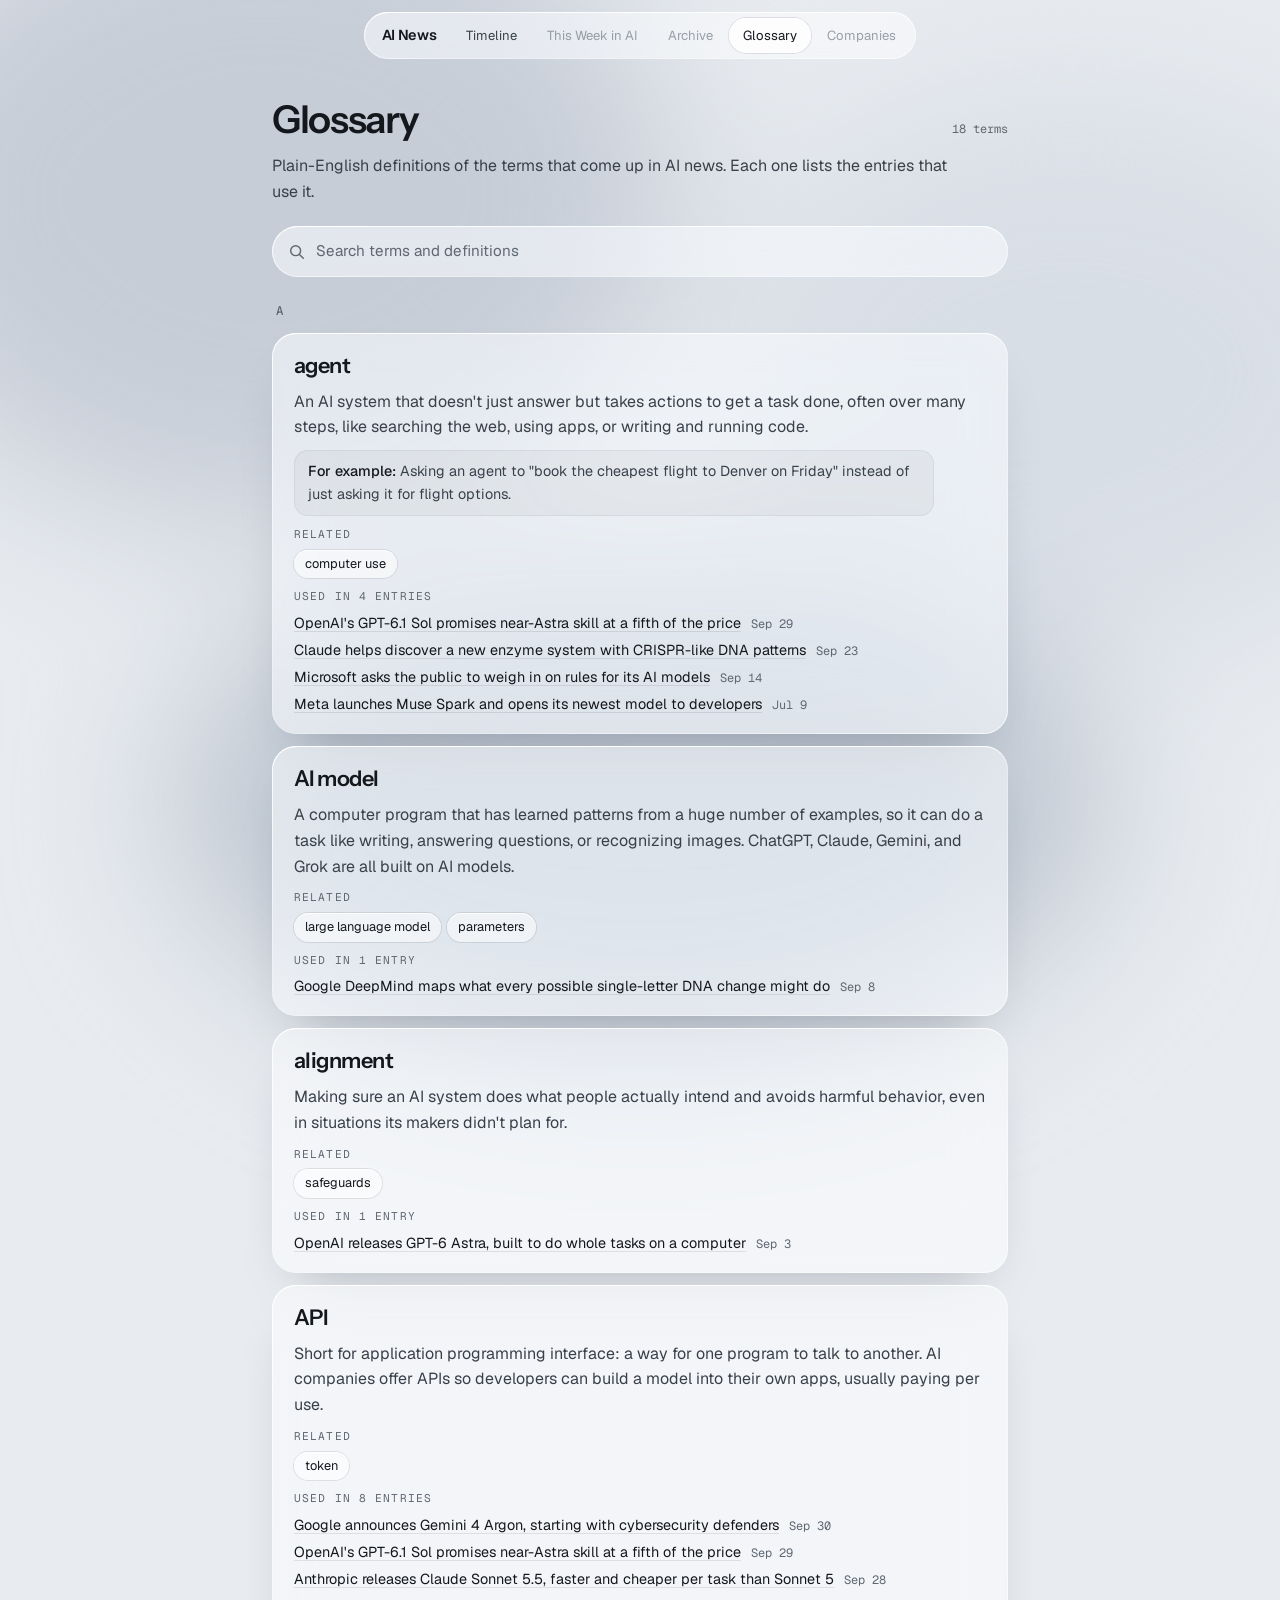
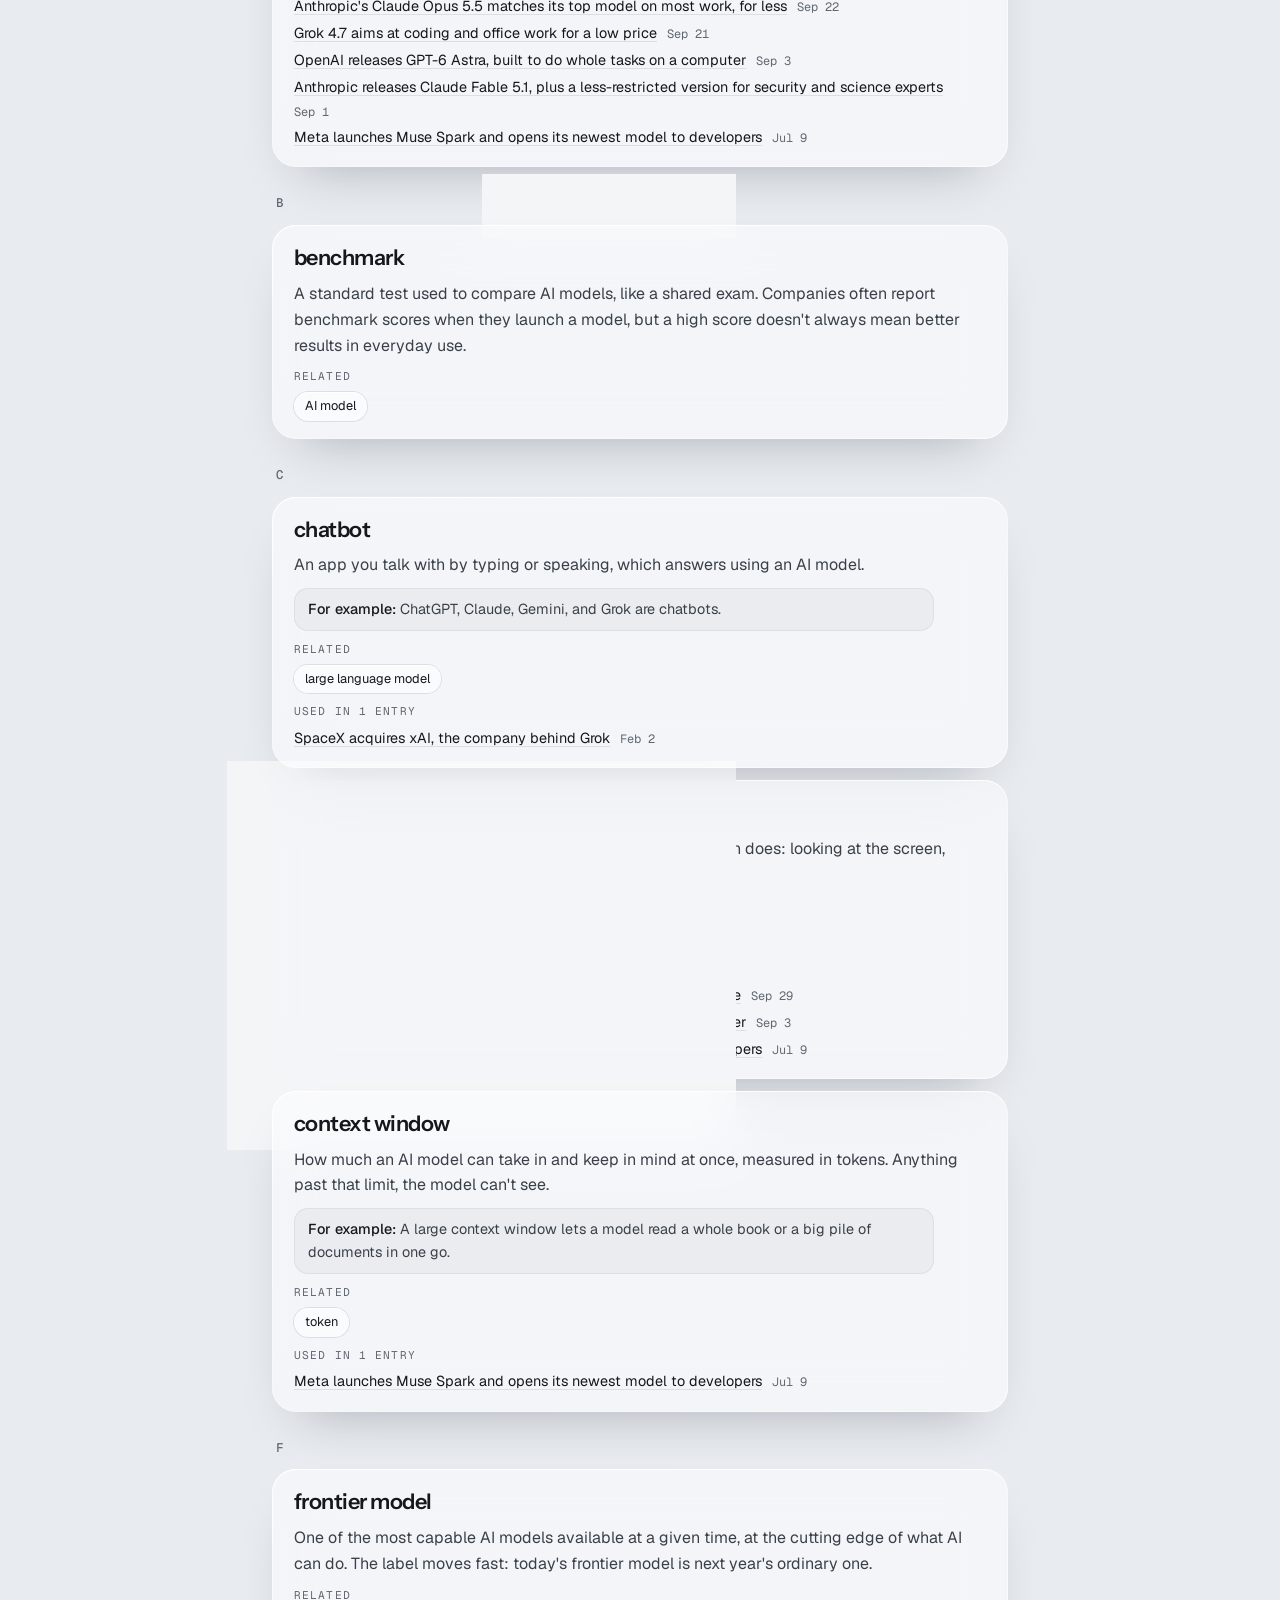
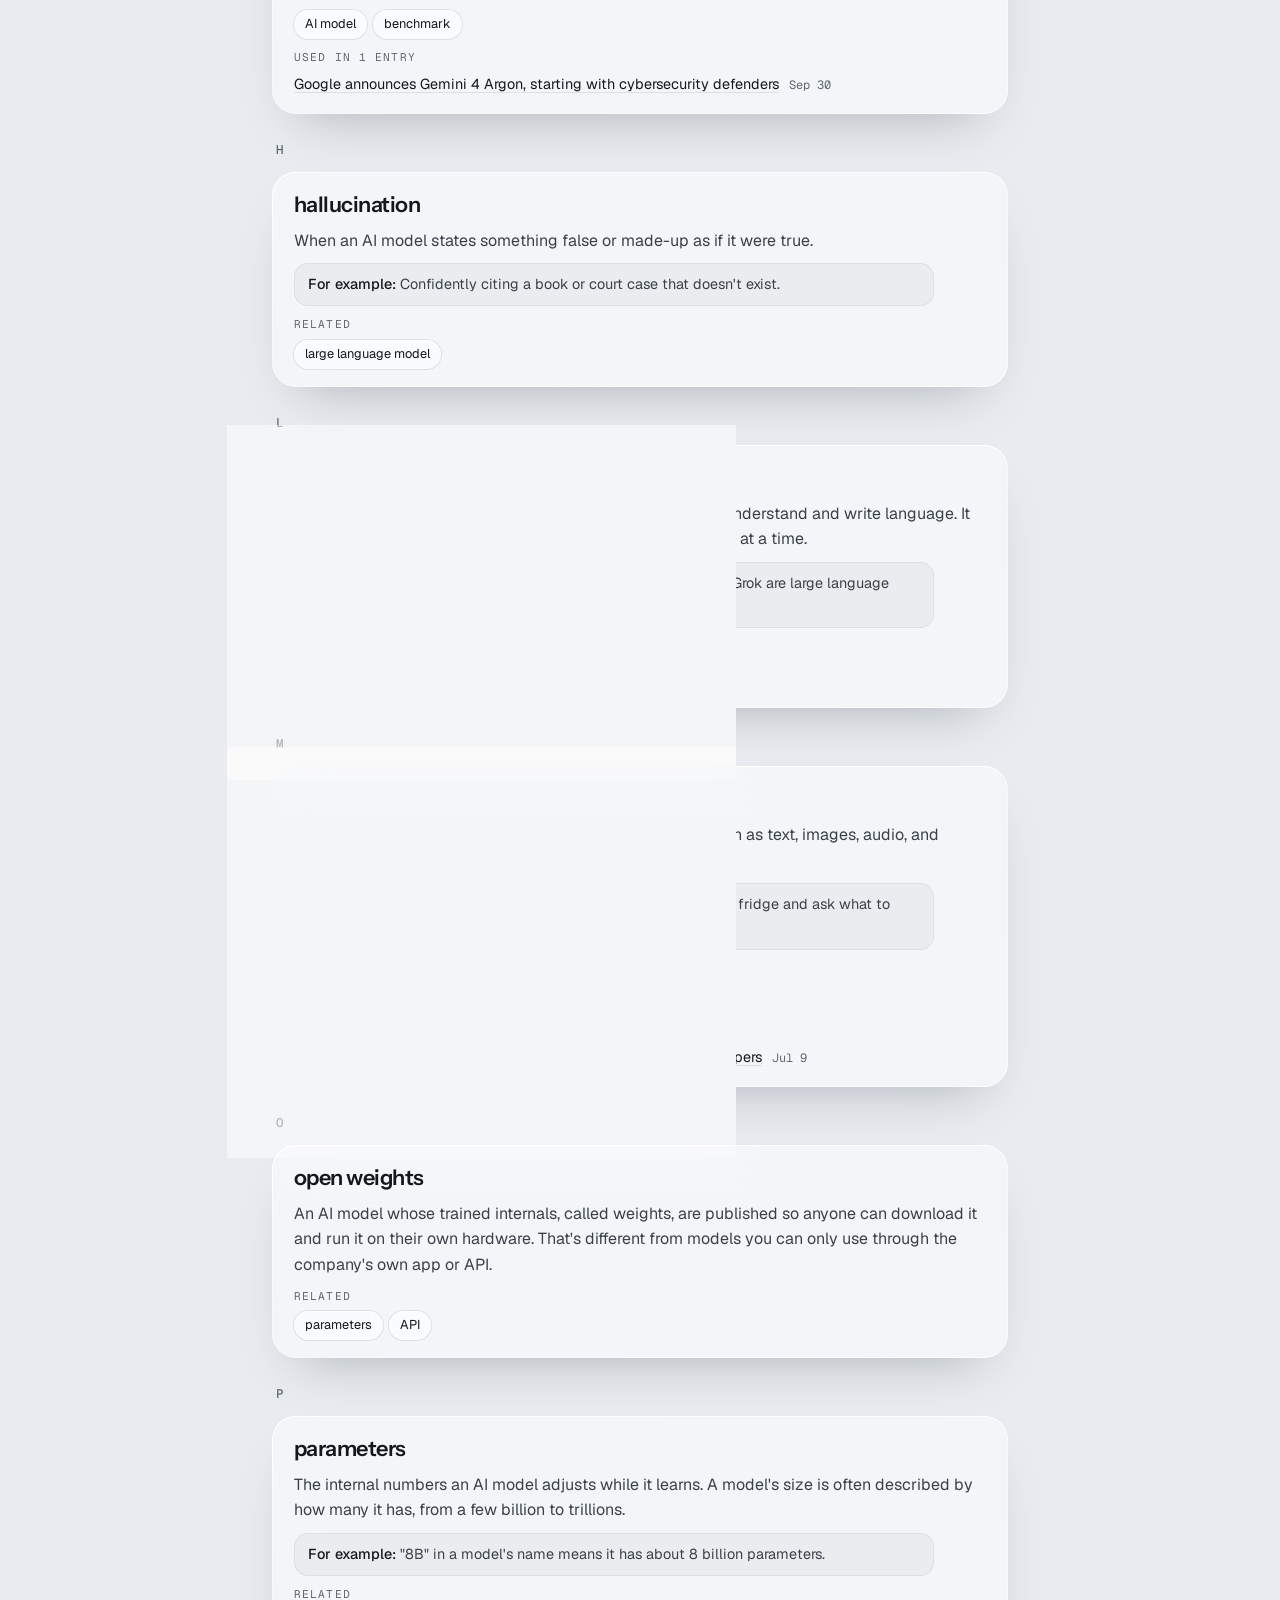
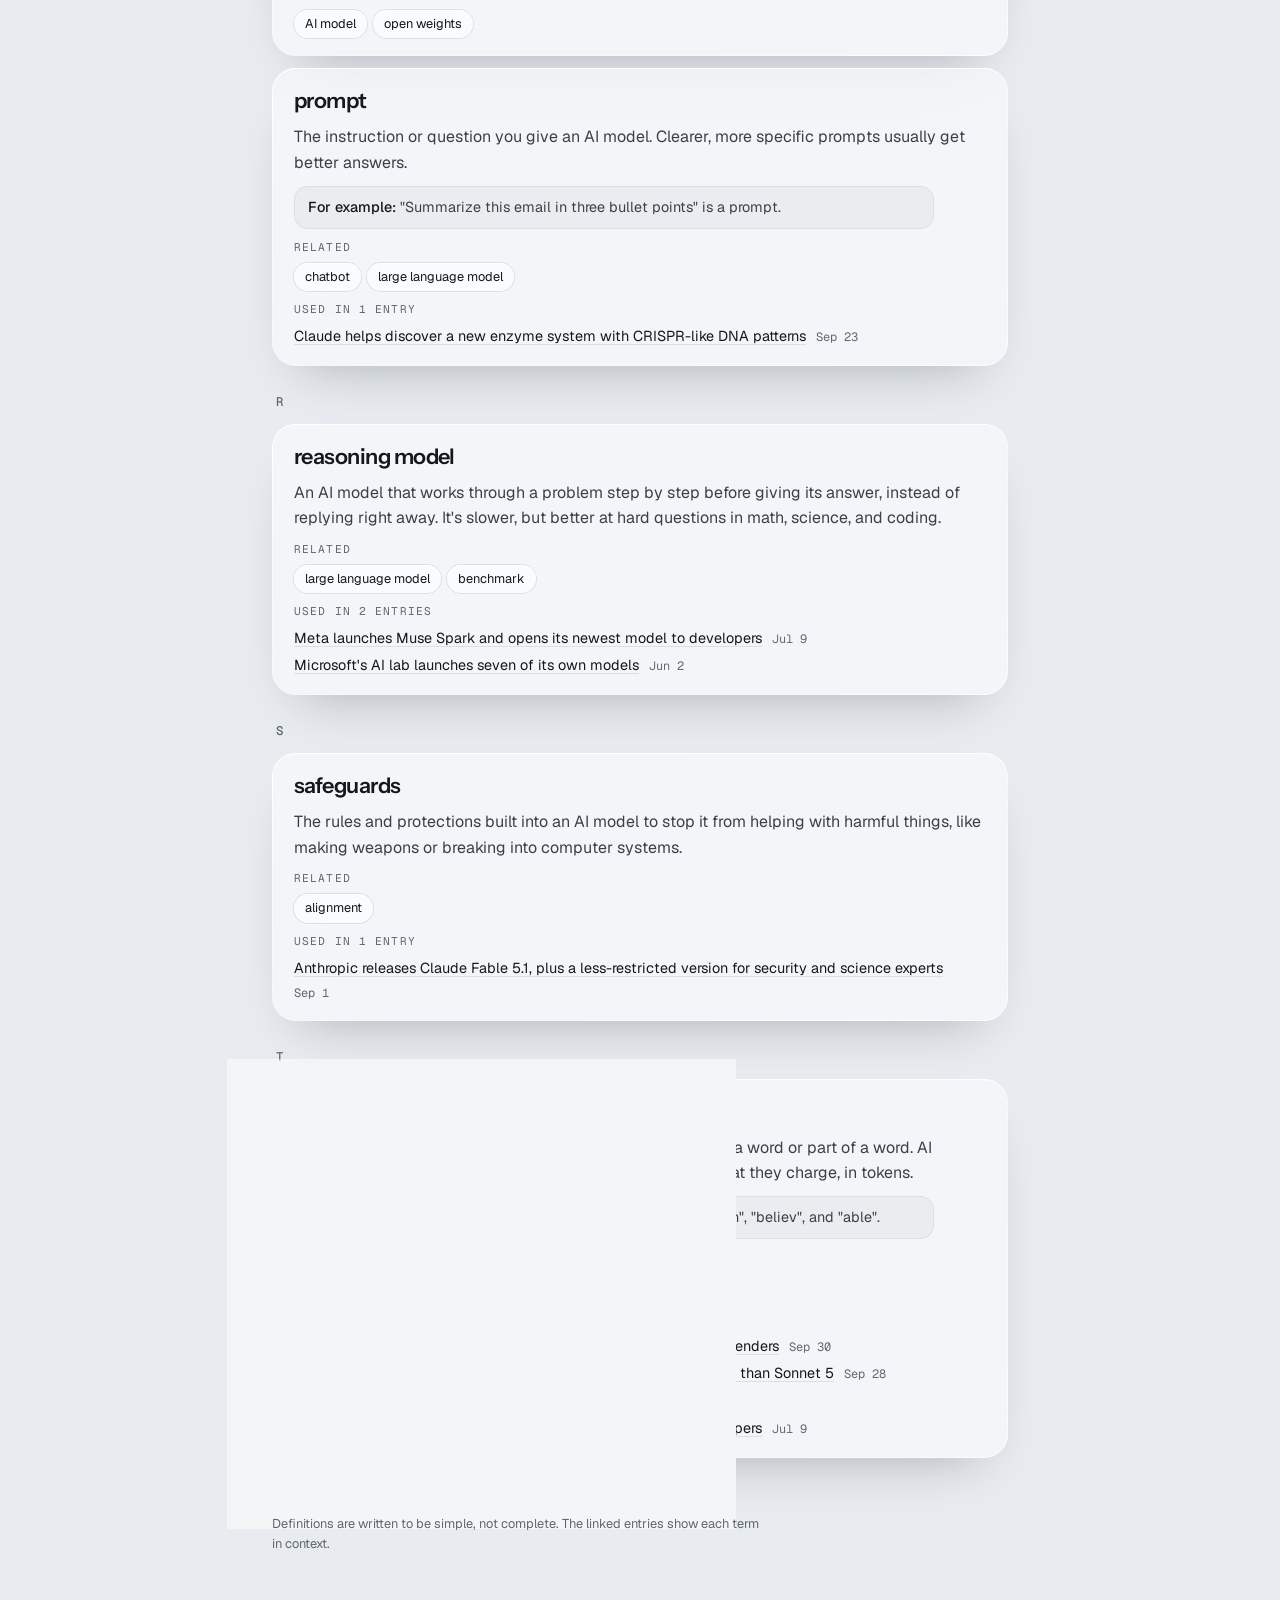
==== glossary.html @ a899ae05 "Add glossary page and link glossary terms in entries - glossary.html: terms A to Z under letter head" ====
<!doctype html>
<html lang="en">
<head>
  <meta charset="utf-8">
  <meta name="viewport" content="width=device-width, initial-scale=1, viewport-fit=cover">
  <title>Glossary · AI News (working title)</title>
  <meta name="description" content="Plain-English definitions of the AI terms used in the news.">
  <link rel="preload" href="fonts/geist-latin.woff2" as="font" type="font/woff2" crossorigin>
  <link rel="stylesheet" href="css/styles.css">
</head>
<body>
  <div class="aura" aria-hidden="true"><span></span><span></span><span></span></div>

  <header class="site-header">
    <nav class="nav glass" aria-label="Main">
      <a class="wordmark" href="./">AI News</a>
      <a class="nav-link" href="./">Timeline</a>
      <span class="nav-link soon" aria-disabled="true" title="Coming soon">This Week in AI</span>
      <span class="nav-link soon" aria-disabled="true" title="Coming soon">Archive</span>
      <a class="nav-link" href="glossary.html" aria-current="page">Glossary</a>
      <span class="nav-link soon" aria-disabled="true" title="Coming soon">Companies</span>
    </nav>
  </header>

  <main class="main">
    <div class="page-head">
      <h1>Glossary</h1>
      <p class="stats" id="stats"></p>
    </div>
    <p class="page-intro">Plain-English definitions of the terms that come up in AI news. Each one lists the entries that use it.</p>

    <div class="search glass">
      <label class="visually-hidden" for="glossary-search">Search the glossary</label>
      <svg class="search-icon" viewBox="0 0 20 20" aria-hidden="true"><circle cx="8.5" cy="8.5" r="5.5" fill="none" stroke="currentColor" stroke-width="1.6"/><path d="M13 13l4 4" stroke="currentColor" stroke-width="1.6" stroke-linecap="round" fill="none"/></svg>
      <input id="glossary-search" type="search" placeholder="Search terms and definitions" autocomplete="off">
    </div>
    <p class="status" id="search-status" role="status" hidden></p>

    <div class="glossary" id="glossary" aria-live="polite">
      <p class="status">Loading…</p>
    </div>
  </main>

  <footer class="site-footer">
    <p>Definitions are written to be simple, not complete. The linked entries show each term in context.</p>
  </footer>

  <script src="js/common.js"></script>
  <script src="js/glossary.js"></script>
</body>
</html>
---- css/styles.css ----
/* Visual style: tonal "liquid glass". Frosted panels float over slow-moving
   graphite light (light mode uses pale mist). The week's top story sits in a
   larger layered slab; everything else is a glass card. Greys lean slightly
   cool. There is no accent color on purpose. */

/* ---------- Fonts (self-hosted, SIL Open Font License; see fonts/OFL-*.txt) ---------- */

@font-face {
  font-family: "Geist";
  src: url("../fonts/geist-latin.woff2") format("woff2");
  font-weight: 300 700;
  font-display: swap;
  unicode-range: U+0000-00FF, U+0131, U+0152-0153, U+02BB-02BC, U+02C6, U+02DA, U+02DC, U+0304, U+0308, U+0329, U+2000-206F, U+20AC, U+2122, U+2191, U+2193, U+2212, U+2215, U+FEFF, U+FFFD;
}
@font-face {
  font-family: "Geist";
  src: url("../fonts/geist-latin-ext.woff2") format("woff2");
  font-weight: 300 700;
  font-display: swap;
  unicode-range: U+0100-02BA, U+02BD-02C5, U+02C7-02CC, U+02CE-02D7, U+02DD-02FF, U+0304, U+0308, U+0329, U+1D00-1DBF, U+1E00-1E9F, U+1EF2-1EFF, U+2020, U+20A0-20AB, U+20AD-20C0, U+2113, U+2C60-2C7F, U+A720-A7FF;
}
@font-face {
  font-family: "Geist Mono";
  src: url("../fonts/geist-mono-latin.woff2") format("woff2");
  font-weight: 400 500;
  font-display: swap;
  unicode-range: U+0000-00FF, U+0131, U+0152-0153, U+02BB-02BC, U+02C6, U+02DA, U+02DC, U+0304, U+0308, U+0329, U+2000-206F, U+20AC, U+2122, U+2191, U+2193, U+2212, U+2215, U+FEFF, U+FFFD;
}
@font-face {
  font-family: "Geist Mono";
  src: url("../fonts/geist-mono-latin-ext.woff2") format("woff2");
  font-weight: 400 500;
  font-display: swap;
  unicode-range: U+0100-02BA, U+02BD-02C5, U+02C7-02CC, U+02CE-02D7, U+02DD-02FF, U+0304, U+0308, U+0329, U+1D00-1DBF, U+1E00-1E9F, U+1EF2-1EFF, U+2020, U+20A0-20AB, U+20AD-20C0, U+2113, U+2C60-2C7F, U+A720-A7FF;
}
@font-face {
  font-family: "Instrument Sans";
  src: url("../fonts/instrument-sans-latin.woff2") format("woff2");
  font-weight: 500 700;
  font-display: swap;
  unicode-range: U+0000-00FF, U+0131, U+0152-0153, U+02BB-02BC, U+02C6, U+02DA, U+02DC, U+0304, U+0308, U+0329, U+2000-206F, U+20AC, U+2122, U+2191, U+2193, U+2212, U+2215, U+FEFF, U+FFFD;
}
@font-face {
  font-family: "Instrument Sans";
  src: url("../fonts/instrument-sans-latin-ext.woff2") format("woff2");
  font-weight: 500 700;
  font-display: swap;
  unicode-range: U+0100-02BA, U+02BD-02C5, U+02C7-02CC, U+02CE-02D7, U+02DD-02FF, U+0304, U+0308, U+0329, U+1D00-1DBF, U+1E00-1E9F, U+1EF2-1EFF, U+2020, U+20A0-20AB, U+20AD-20C0, U+2113, U+2C60-2C7F, U+A720-A7FF;
}

/* ---------- Tokens: light (default) ---------- */

:root {
  color-scheme: light;

  --bg: #e8ebef;
  --aura-1: #c6cdd7;
  --aura-2: #d8dee6;
  --aura-3: #bcc5d0;

  --glass: rgba(255, 255, 255, 0.52);
  --glass-strong: rgba(255, 255, 255, 0.8);
  --rim-hi: rgba(255, 255, 255, 0.95);
  --rim-lo: rgba(255, 255, 255, 0.25);
  --rim-end: rgba(255, 255, 255, 0.65);
  --inset-hi: rgba(255, 255, 255, 0.85);
  --stack-layer: rgba(255, 255, 255, 0.32);
  --well: rgba(22, 27, 34, 0.045);
  --well-line: rgba(22, 27, 34, 0.06);
  --hairline: rgba(22, 27, 34, 0.1);
  --shadow: 0 26px 50px -30px rgba(32, 42, 58, 0.35);
  --sheen: rgba(255, 255, 255, 0.6);

  --text: #14171c;
  --text-body: #39404a;
  --text-muted: #5f6772;
  --dot-off: rgba(22, 27, 34, 0.16);
  --dot-on: #14171c;
  --dot-glow: transparent;

  --font-ui: "Geist", "Segoe UI", system-ui, -apple-system, sans-serif;
  --font-display: "Instrument Sans", "Geist", "Segoe UI", system-ui, sans-serif;
  --font-mono: "Geist Mono", ui-monospace, "Cascadia Mono", Consolas, monospace;

  --radius-card: 24px;
  --radius-lead: 30px;
  --content: 46rem;
}

/* ---------- Tokens: dark ---------- */

@media (prefers-color-scheme: dark) {
  :root {
    color-scheme: dark;

    --bg: #07080a;
    --aura-1: #3b414b;
    --aura-2: #2a3442;
    --aura-3: #1e2228;

    --glass: rgba(255, 255, 255, 0.045);
    --glass-strong: rgba(255, 255, 255, 0.09);
    --rim-hi: rgba(255, 255, 255, 0.3);
    --rim-lo: rgba(255, 255, 255, 0.03);
    --rim-end: rgba(255, 255, 255, 0.14);
    --inset-hi: rgba(255, 255, 255, 0.08);
    --stack-layer: rgba(255, 255, 255, 0.03);
    --well: rgba(0, 0, 0, 0.22);
    --well-line: rgba(255, 255, 255, 0.05);
    --hairline: rgba(255, 255, 255, 0.08);
    --shadow: 0 24px 48px -28px rgba(0, 0, 0, 0.8);
    --sheen: rgba(255, 255, 255, 0.1);

    --text: #e8ebf0;
    --text-body: #b9bfc8;
    --text-muted: #8c939d;
    --dot-off: rgba(255, 255, 255, 0.14);
    --dot-on: #e8ebf0;
    --dot-glow: rgba(232, 235, 240, 0.5);
  }
}

/* ---------- Base ---------- */

*, *::before, *::after { box-sizing: border-box; }

/* Elements with display: grid or flex would otherwise ignore the hidden attribute. */
[hidden] { display: none !important; }

body {
  margin: 0;
  min-height: 100vh;
  background: var(--bg);
  color: var(--text);
  font-family: var(--font-ui);
  font-size: 1rem;
  line-height: 1.6;
  padding-inline: max(16px, env(safe-area-inset-left)) max(16px, env(safe-area-inset-right));
  -webkit-font-smoothing: antialiased;
}

a { color: inherit; }
:focus-visible { outline: 2px solid var(--text); outline-offset: 3px; border-radius: 8px; }

/* Slow-moving background light. Fixed so cards blur it as you scroll. */
.aura {
  position: fixed;
  inset: -20%;
  z-index: 0;
  filter: blur(80px);
  pointer-events: none;
}
.aura span { position: absolute; display: block; border-radius: 50%; }
.aura span:nth-child(1) { width: 46%; height: 52%; left: 6%; top: 4%; background: var(--aura-1); animation: drift-a 28s ease-in-out infinite alternate; }
.aura span:nth-child(2) { width: 40%; height: 44%; right: 6%; top: 22%; background: var(--aura-2); animation: drift-b 34s ease-in-out infinite alternate; }
.aura span:nth-child(3) { width: 52%; height: 40%; left: 24%; bottom: 2%; background: var(--aura-3); animation: drift-a 40s ease-in-out infinite alternate-reverse; }
@keyframes drift-a { to { transform: translate(12%, 8%) scale(1.12); } }
@keyframes drift-b { to { transform: translate(-14%, 10%) scale(0.92); } }

.site-header, .main, .site-footer { position: relative; z-index: 1; }

/* ---------- Glass recipe ---------- */
/* Translucent fill + blur, with a specular rim drawn by a masked gradient border. */

.glass {
  position: relative;
  background: var(--glass);
  -webkit-backdrop-filter: blur(26px) saturate(150%);
  backdrop-filter: blur(26px) saturate(150%);
  box-shadow: inset 0 1px 0 var(--inset-hi), var(--shadow);
}
.glass::before {
  content: "";
  position: absolute;
  inset: 0;
  border-radius: inherit;
  padding: 1px;
  pointer-events: none;
  background: linear-gradient(155deg, var(--rim-hi), var(--rim-lo) 38%, var(--rim-lo) 62%, var(--rim-end));
  -webkit-mask: linear-gradient(#000 0 0) content-box, linear-gradient(#000 0 0);
  -webkit-mask-composite: xor;
  mask-composite: exclude;
}

/* A light sweeps across a card when you hover it (mouse and trackpad only). */
.sheen { overflow: hidden; }
.sheen::after {
  content: "";
  position: absolute;
  inset: 0;
  border-radius: inherit;
  pointer-events: none;
  background: linear-gradient(115deg, transparent 30%, var(--sheen) 48%, transparent 62%);
  transform: translateX(-110%);
}
@media (hover: hover) {
  .sheen::after { transition: transform 0.9s cubic-bezier(0.2, 0.7, 0.2, 1); }
  .sheen:hover::after { transform: translateX(110%); }
}

/* ---------- Header ---------- */

.site-header {
  position: sticky;
  top: env(safe-area-inset-top, 0px);
  z-index: 10;
  display: flex;
  justify-content: center;
  padding-top: 12px;
}

.nav {
  display: flex;
  flex-wrap: wrap;
  justify-content: center;
  align-items: center;
  gap: 2px;
  max-width: 100%;
  padding: 6px;
  border-radius: 999px;
}
.wordmark {
  padding: 6px 14px 6px 12px;
  font-weight: 600;
  font-size: 0.9rem;
  letter-spacing: -0.02em;
  text-decoration: none;
}
.nav-link {
  padding: 7px 14px;
  border-radius: 999px;
  font-size: 0.82rem;
  color: var(--text-body);
  text-decoration: none;
}
.nav-link[aria-current] {
  color: var(--text);
  background: var(--glass-strong);
  box-shadow: inset 0 1px 0 var(--inset-hi), 0 0 0 1px var(--hairline);
}
.nav-link.soon { color: var(--text-muted); opacity: 0.6; cursor: default; }

/* ---------- Main column ---------- */

.main {
  max-width: var(--content);
  margin: 0 auto;
  padding-block: 40px 56px;
  display: grid;
  gap: 18px;
}

.page-head {
  display: flex;
  flex-wrap: wrap;
  justify-content: space-between;
  align-items: baseline;
  gap: 8px 16px;
}
.page-head h1 {
  margin: 0;
  font-family: var(--font-display);
  font-size: clamp(1.9rem, 5vw, 2.4rem);
  font-weight: 600;
  letter-spacing: -0.035em;
  line-height: 1.1;
}
.stats {
  margin: 0;
  font-family: var(--font-mono);
  font-size: 0.75rem;
  color: var(--text-muted);
  font-variant-numeric: tabular-nums;
}

.timeline { display: grid; gap: 14px; }
.status { margin: 0; color: var(--text-muted); }

/* ---------- Shared entry parts ---------- */

.dots { display: inline-flex; gap: 3px; }
.dots i { width: 5px; height: 5px; border-radius: 50%; background: var(--dot-off); }
.dots i.on { background: var(--dot-on); box-shadow: 0 0 6px var(--dot-glow); }

.badge-unconfirmed {
  padding: 2px 9px;
  border-radius: 999px;
  font-size: 0.72rem;
  font-weight: 500;
  color: var(--text);
  box-shadow: inset 0 0 0 1px var(--text-muted);
}

.sources { display: flex; flex-wrap: wrap; gap: 8px; }
.sources a {
  padding: 5px 12px;
  border-radius: 999px;
  font-size: 0.8rem;
  color: var(--text);
  text-decoration: none;
  background: var(--glass);
  box-shadow: inset 0 1px 0 var(--inset-hi), 0 0 0 1px var(--hairline);
  transition: background 0.2s;
}
.sources a:hover { background: var(--glass-strong); }

/* ---------- Top story slab ---------- */

.lead-stack { position: relative; margin-block: 14px 10px; }
/* Two faint glass layers peek out above the slab, like a stack of panes. */
.lead-stack::before,
.lead-stack::after {
  content: "";
  position: absolute;
  border-radius: var(--radius-lead);
  background: var(--stack-layer);
  box-shadow: inset 0 1px 0 var(--inset-hi);
}
.lead-stack::before { top: -10px; bottom: 10px; left: 26px; right: 26px; }
.lead-stack::after { top: -20px; bottom: 20px; left: 48px; right: 48px; opacity: 0.6; }

.lead {
  z-index: 1;
  display: grid;
  gap: 14px;
  padding: clamp(22px, 4vw, 34px);
  border-radius: var(--radius-lead);
}
.lead-kicker {
  margin: 0;
  display: flex;
  flex-wrap: wrap;
  align-items: center;
  gap: 6px 12px;
  font-family: var(--font-mono);
  font-size: 0.7rem;
  letter-spacing: 0.1em;
  text-transform: uppercase;
  color: var(--text-muted);
}
.lead-kicker .lead-label { color: var(--text); }
.lead-title {
  margin: 0;
  max-width: 22ch;
  font-family: var(--font-display);
  font-size: clamp(1.6rem, 4.6vw, 2.3rem);
  font-weight: 600;
  line-height: 1.1;
  letter-spacing: -0.035em;
  text-wrap: balance;
}
.lead-summary { margin: 0; max-width: 62ch; font-size: 1.02rem; color: var(--text-body); }
.lead-why {
  margin: 0;
  max-width: 62ch;
  padding-left: 14px;
  box-shadow: inset 1px 0 0 var(--text-muted);
  color: var(--text);
}
.lead-why strong { font-weight: 500; }

/* ---------- Timeline cards ---------- */

.entry {
  display: grid;
  gap: 10px;
  padding: 20px 22px 18px;
  border-radius: var(--radius-card);
}
.entry-meta {
  margin: 0;
  display: flex;
  flex-wrap: wrap;
  align-items: center;
  gap: 6px 10px;
  font-size: 0.78rem;
  color: var(--text-muted);
}
.chip {
  padding: 3px 10px;
  border-radius: 999px;
  font-weight: 500;
  color: var(--text);
  background: var(--glass-strong);
  box-shadow: inset 0 1px 0 var(--inset-hi);
}
.entry-date { margin-left: auto; font-family: var(--font-mono); font-variant-numeric: tabular-nums; }
.entry-title {
  margin: 0;
  font-size: 1.18rem;
  font-weight: 600;
  line-height: 1.3;
  letter-spacing: -0.02em;
  text-wrap: balance;
}
.entry-summary { margin: 0; max-width: 64ch; font-size: 0.93rem; color: var(--text-body); }
.entry-why {
  margin: 0;
  padding: 10px 14px;
  border-radius: 14px;
  font-size: 0.86rem;
  color: var(--text-body);
  background: var(--well);
  box-shadow: inset 0 0 0 1px var(--well-line);
}
.entry-why strong { font-weight: 500; color: var(--text); }

/* ---------- Glossary term links (inside entries) ---------- */

.term-link {
  color: inherit;
  text-decoration: underline dotted var(--text-muted);
  text-decoration-thickness: 1px;
  text-underline-offset: 3px;
}
.term-link:hover { text-decoration-style: solid; color: var(--text); }

/* Leave room for the floating nav when jumping to an entry or a term. */
.entry, .lead, .term-card { scroll-margin-top: 96px; }
.entry:target, .lead:target, .term-card:target {
  box-shadow: inset 0 1px 0 var(--inset-hi), var(--shadow), 0 0 0 2px var(--text-muted);
}

/* ---------- Glossary page ---------- */

.page-intro { margin: -6px 0 0; max-width: 62ch; color: var(--text-body); }

.search {
  display: flex;
  align-items: center;
  gap: 10px;
  padding: 0 16px;
  border-radius: 999px;
  margin-top: 4px;
}
.search-icon { width: 18px; height: 18px; flex: none; color: var(--text-muted); }
.search input {
  flex: 1;
  min-width: 0;
  padding: 13px 0;
  border: 0;
  background: transparent;
  color: var(--text);
  font: inherit;
  font-size: 0.95rem;
  outline: none;
}
.search input::placeholder { color: var(--text-muted); }
.search:focus-within { box-shadow: inset 0 1px 0 var(--inset-hi), var(--shadow), 0 0 0 2px var(--text-muted); }

.glossary { display: grid; gap: 26px; margin-top: 6px; }
.letter-group { display: grid; gap: 12px; }
.letter {
  margin: 0;
  padding-left: 4px;
  font-family: var(--font-mono);
  font-size: 0.78rem;
  font-weight: 500;
  letter-spacing: 0.14em;
  color: var(--text-muted);
}

.term-card {
  display: grid;
  gap: 10px;
  padding: 20px 22px 18px;
  border-radius: var(--radius-card);
}
.term-name {
  margin: 0;
  font-family: var(--font-display);
  font-size: 1.35rem;
  font-weight: 600;
  letter-spacing: -0.025em;
  line-height: 1.2;
}
.term-definition { margin: 0; max-width: 64ch; color: var(--text-body); }
.term-example {
  margin: 0;
  max-width: 64ch;
  padding: 10px 14px;
  border-radius: 14px;
  font-size: 0.9rem;
  color: var(--text-body);
  background: var(--well);
  box-shadow: inset 0 0 0 1px var(--well-line);
}
.term-example strong { font-weight: 500; color: var(--text); }

.term-row { display: grid; gap: 6px; }
.term-row-label {
  font-family: var(--font-mono);
  font-size: 0.7rem;
  letter-spacing: 0.1em;
  text-transform: uppercase;
  color: var(--text-muted);
}
.term-chips { display: flex; flex-wrap: wrap; gap: 6px; }
.term-chip {
  padding: 4px 11px;
  border-radius: 999px;
  font-size: 0.8rem;
  text-decoration: none;
  background: var(--glass);
  box-shadow: inset 0 1px 0 var(--inset-hi), 0 0 0 1px var(--hairline);
}
.term-chip:hover { background: var(--glass-strong); }
.term-entries { margin: 0; padding: 0; list-style: none; display: grid; gap: 4px; }
.term-entries li { display: flex; flex-wrap: wrap; align-items: baseline; gap: 4px 10px; font-size: 0.9rem; }
.term-entries a { color: var(--text); text-decoration: underline; text-decoration-color: var(--hairline); text-underline-offset: 3px; }
.term-entries a:hover { text-decoration-color: var(--text-muted); }
.term-entry-date { font-family: var(--font-mono); font-size: 0.75rem; color: var(--text-muted); font-variant-numeric: tabular-nums; }

.visually-hidden {
  position: absolute;
  width: 1px;
  height: 1px;
  padding: 0;
  margin: -1px;
  overflow: hidden;
  clip: rect(0 0 0 0);
  white-space: nowrap;
  border: 0;
}

/* ---------- Footer ---------- */

.site-footer {
  max-width: var(--content);
  margin: 0 auto;
  padding-block: 0 48px;
  font-size: 0.8rem;
  color: var(--text-muted);
}
.site-footer p { margin: 0; max-width: 62ch; }

/* ---------- Small screens ---------- */

@media (max-width: 480px) {
  .nav-link { padding: 6px 10px; }
  .entry { padding: 18px 18px 16px; }
  .lead-stack::before { left: 18px; right: 18px; }
  .lead-stack::after { left: 34px; right: 34px; }
}

/* ---------- Reduced motion ---------- */

@media (prefers-reduced-motion: reduce) {
  .aura span { animation: none; }
  .sheen::after { display: none; }
}
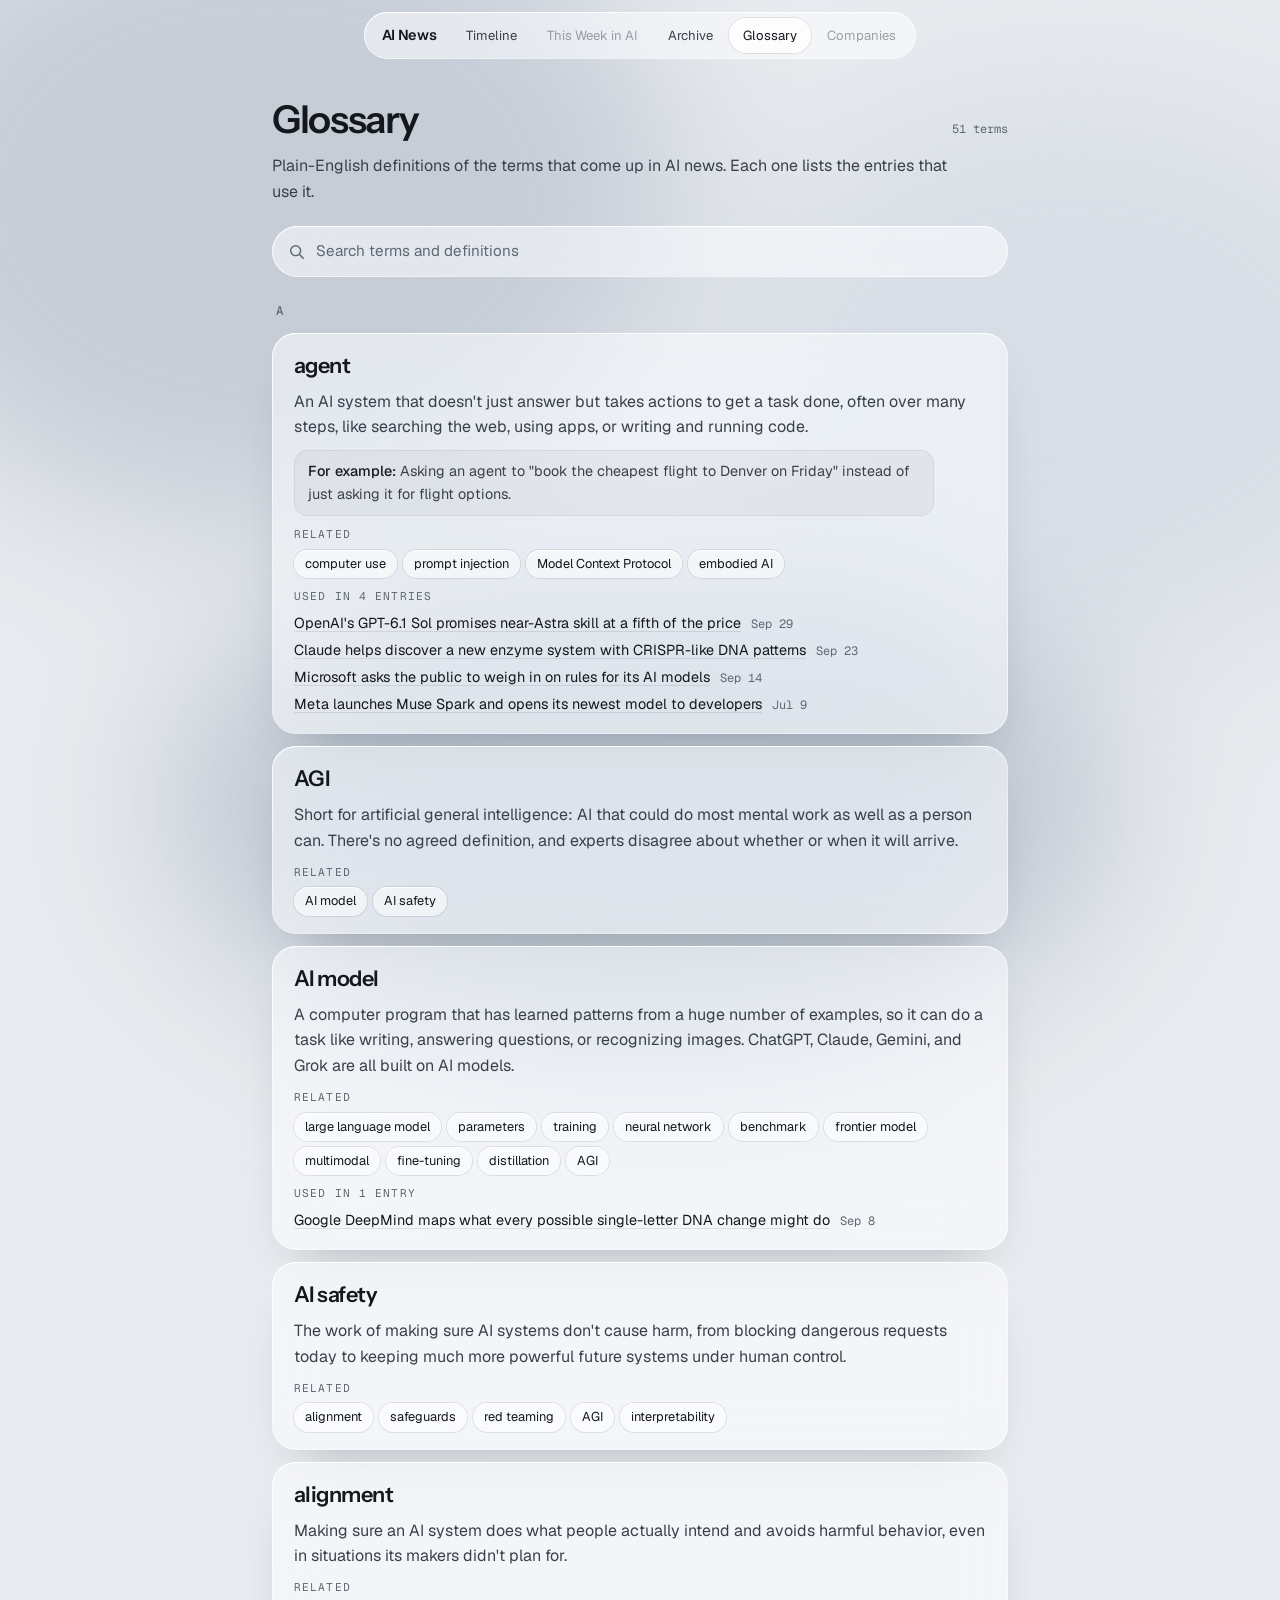
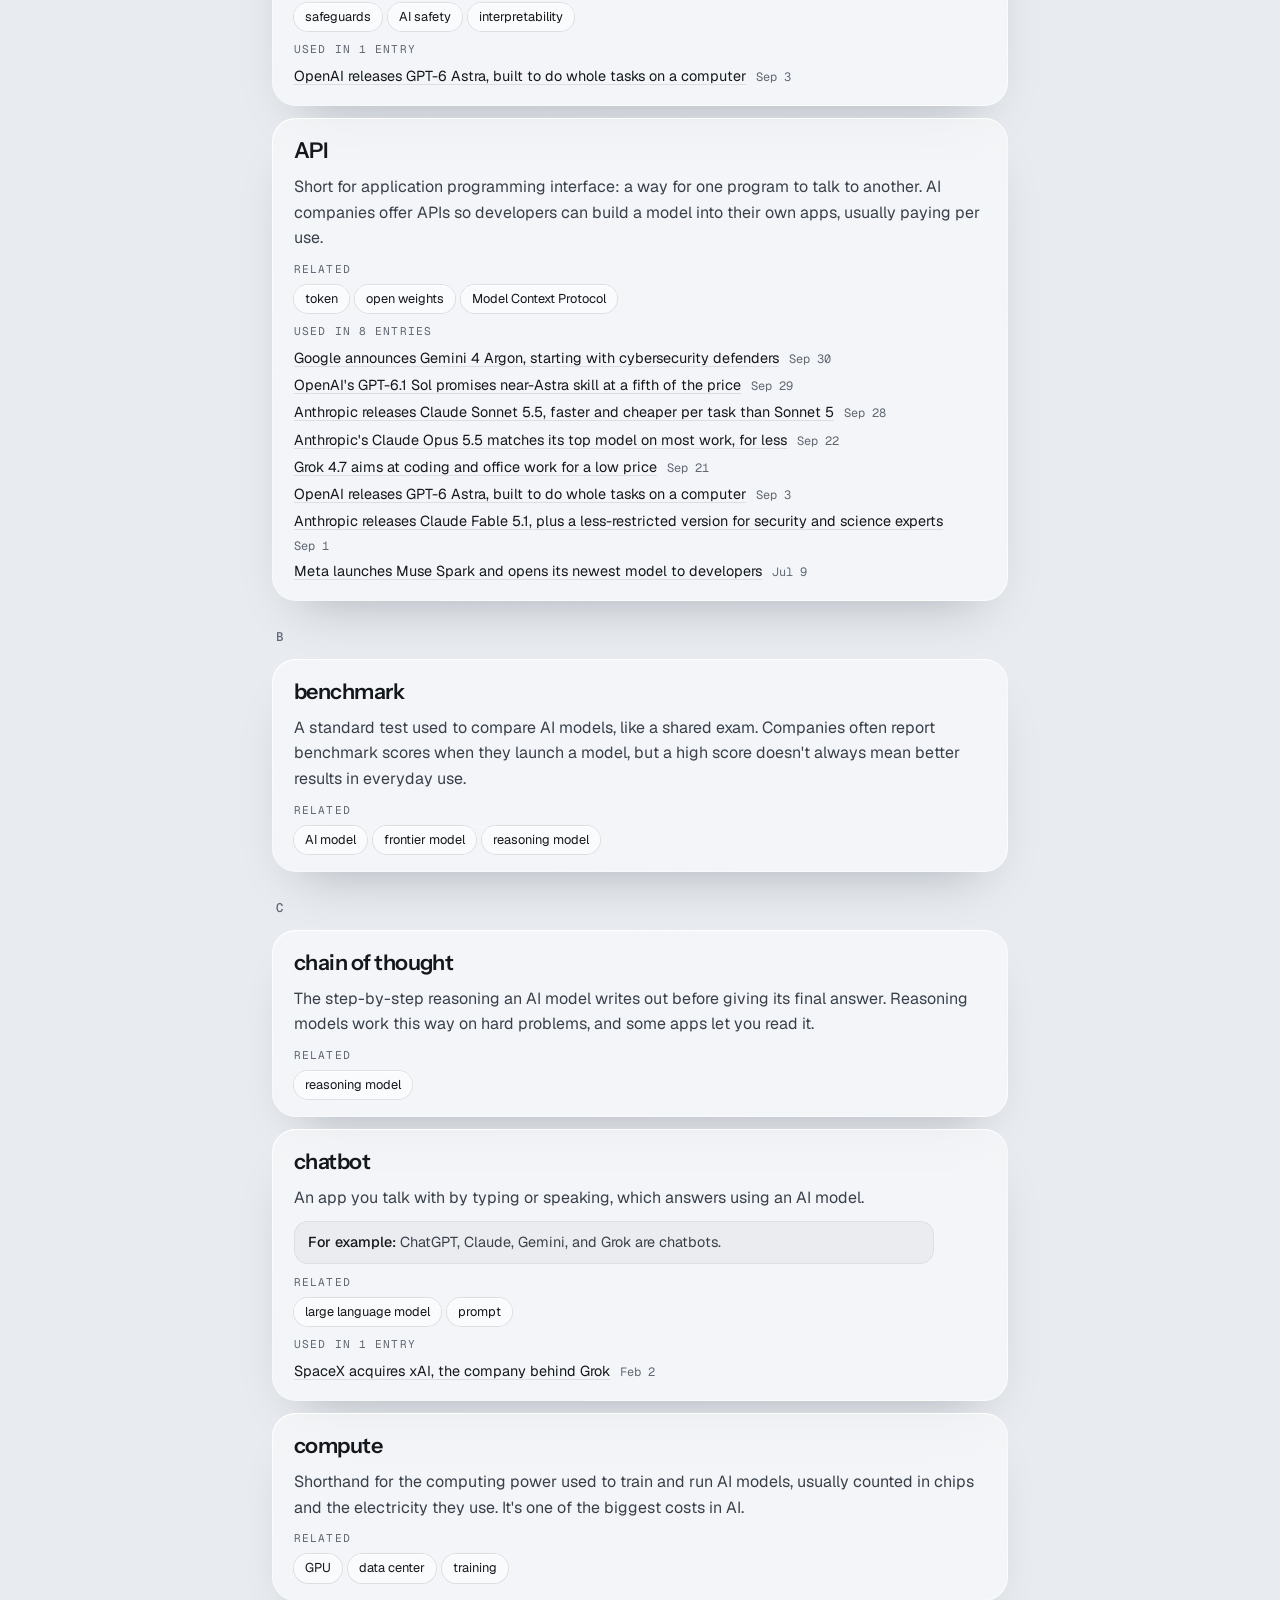
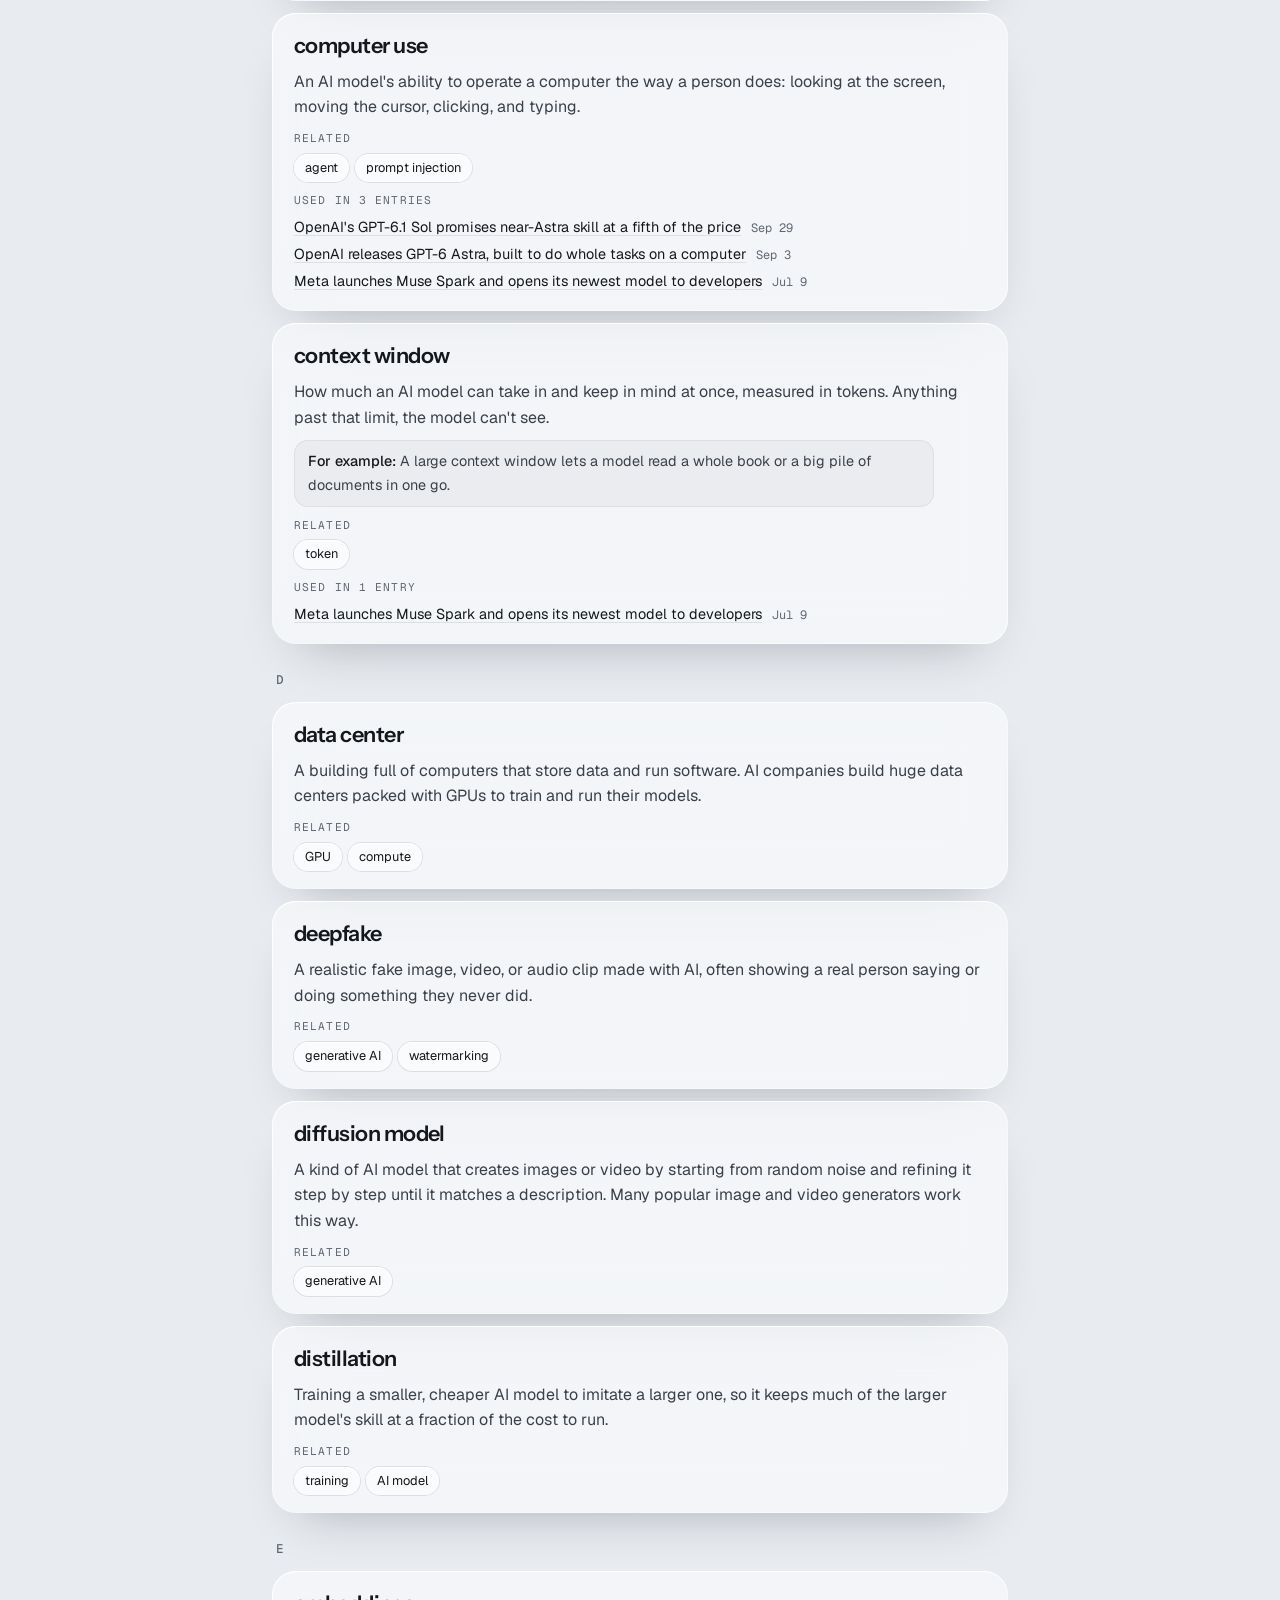
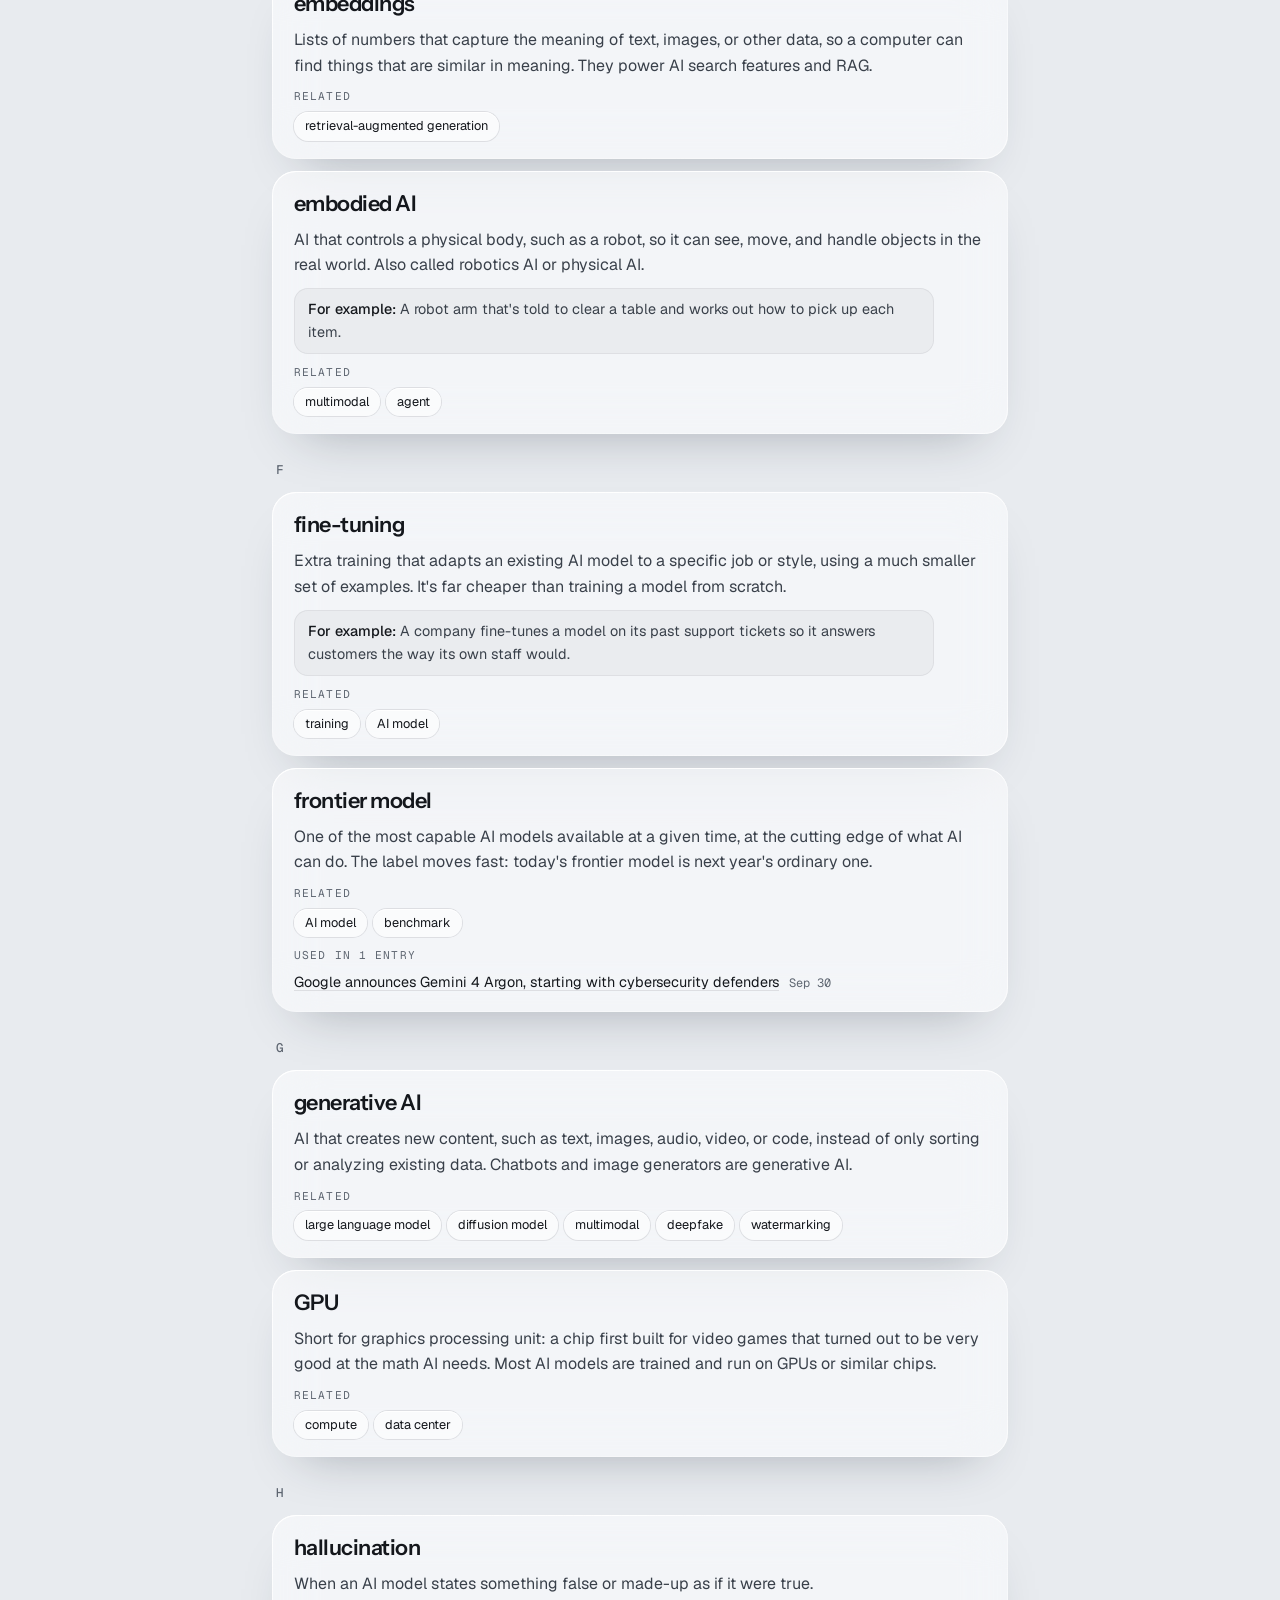
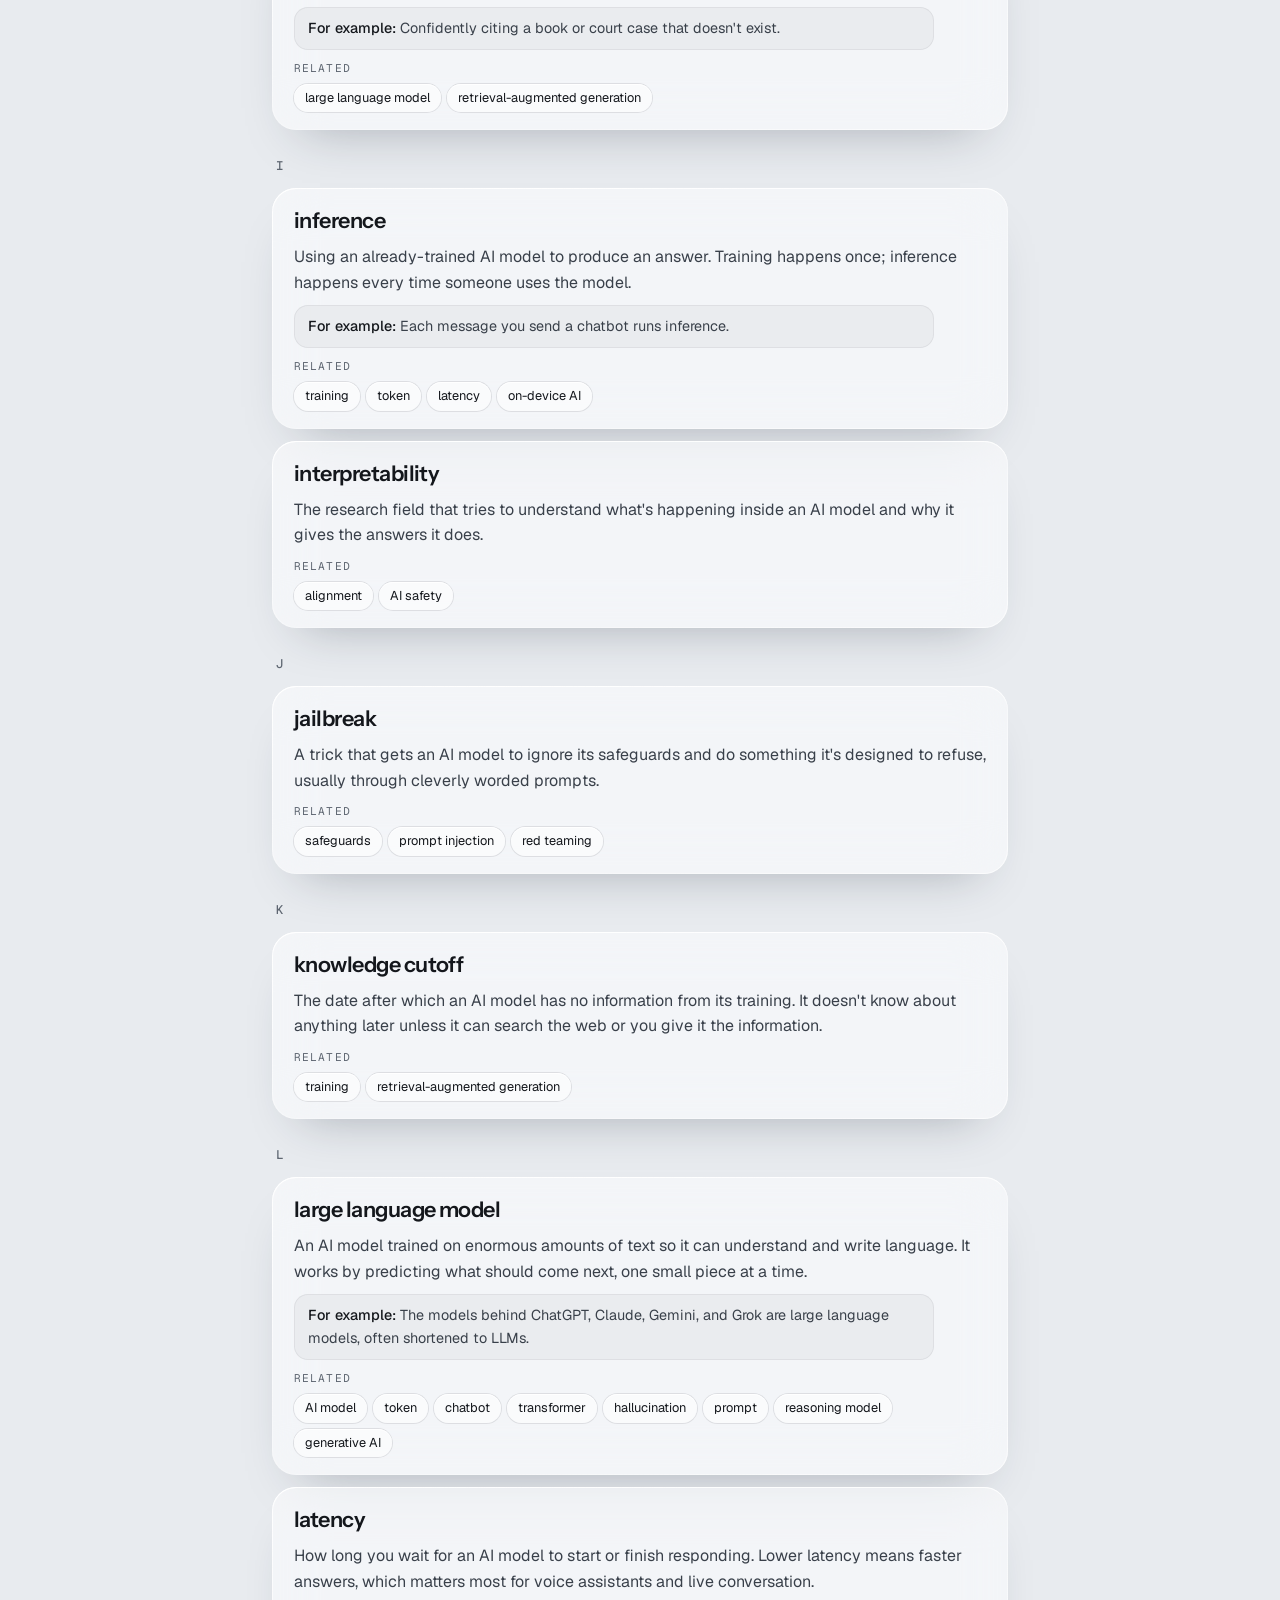
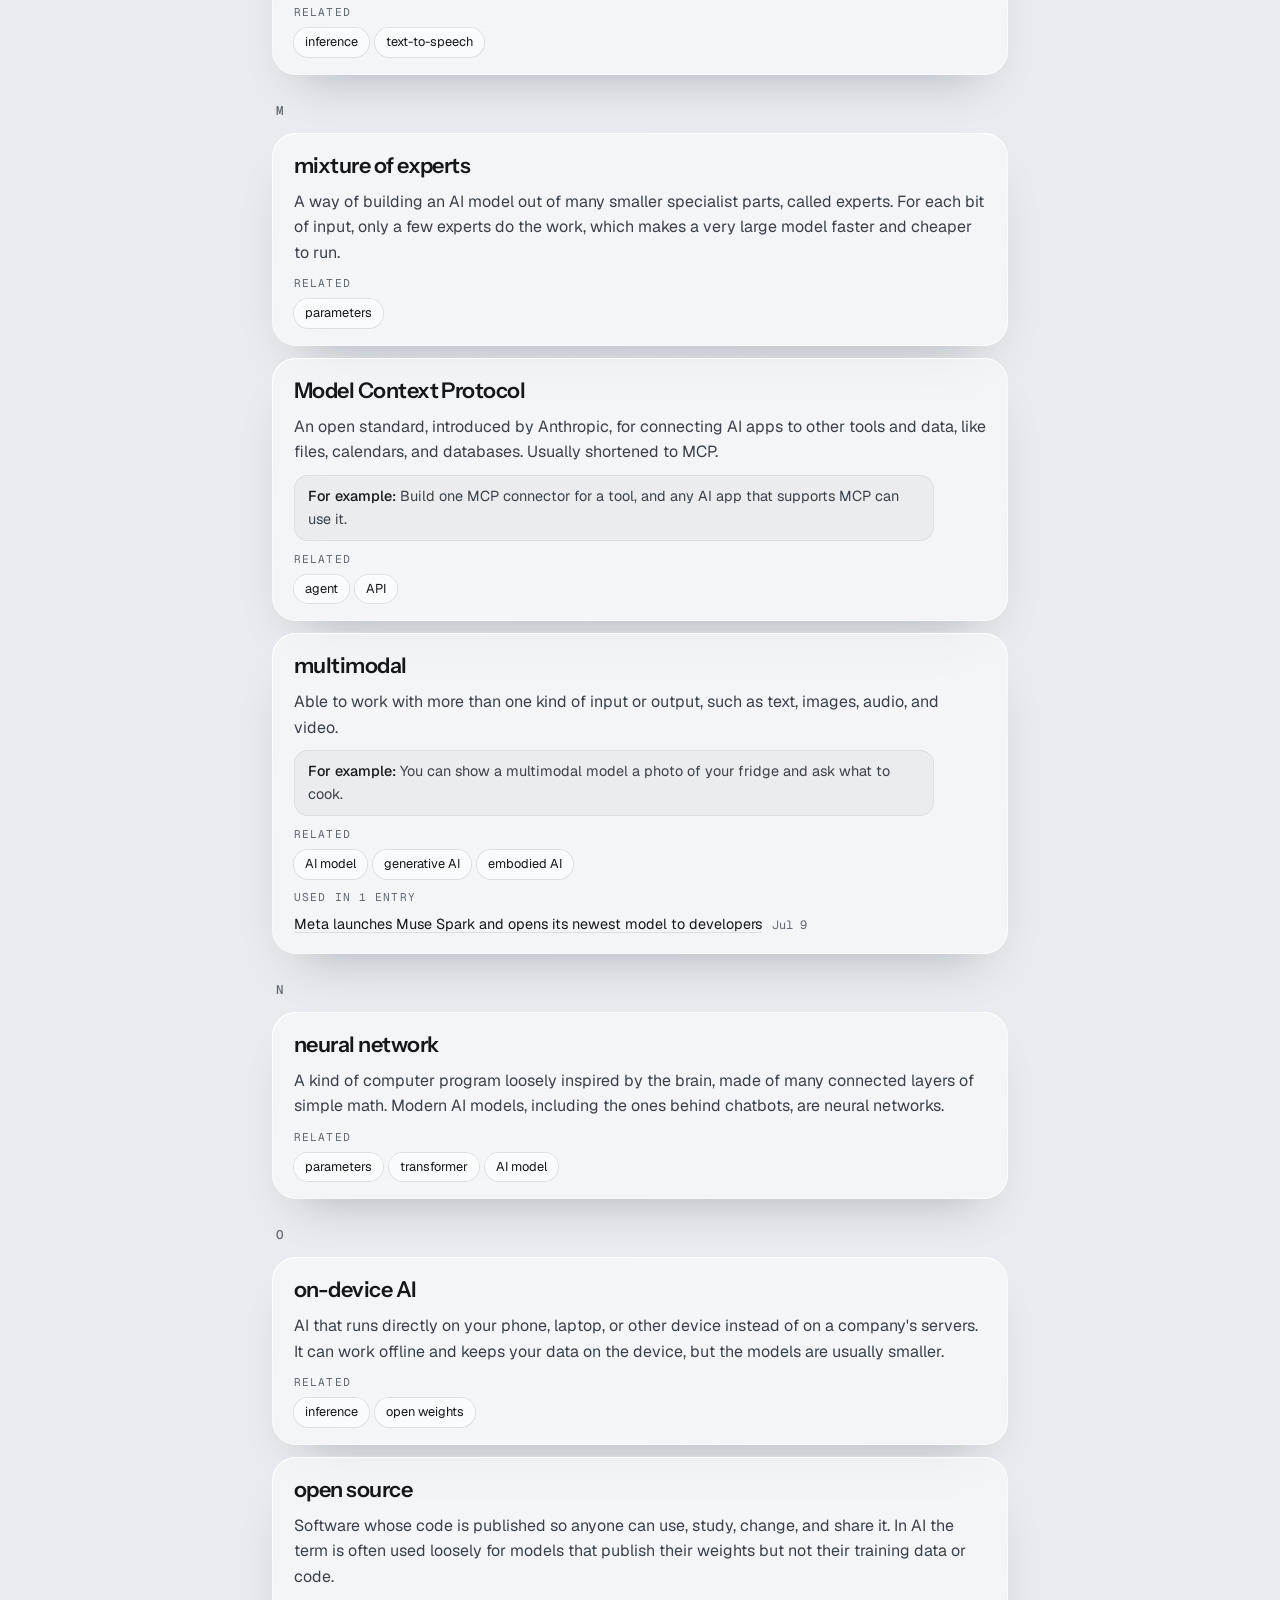
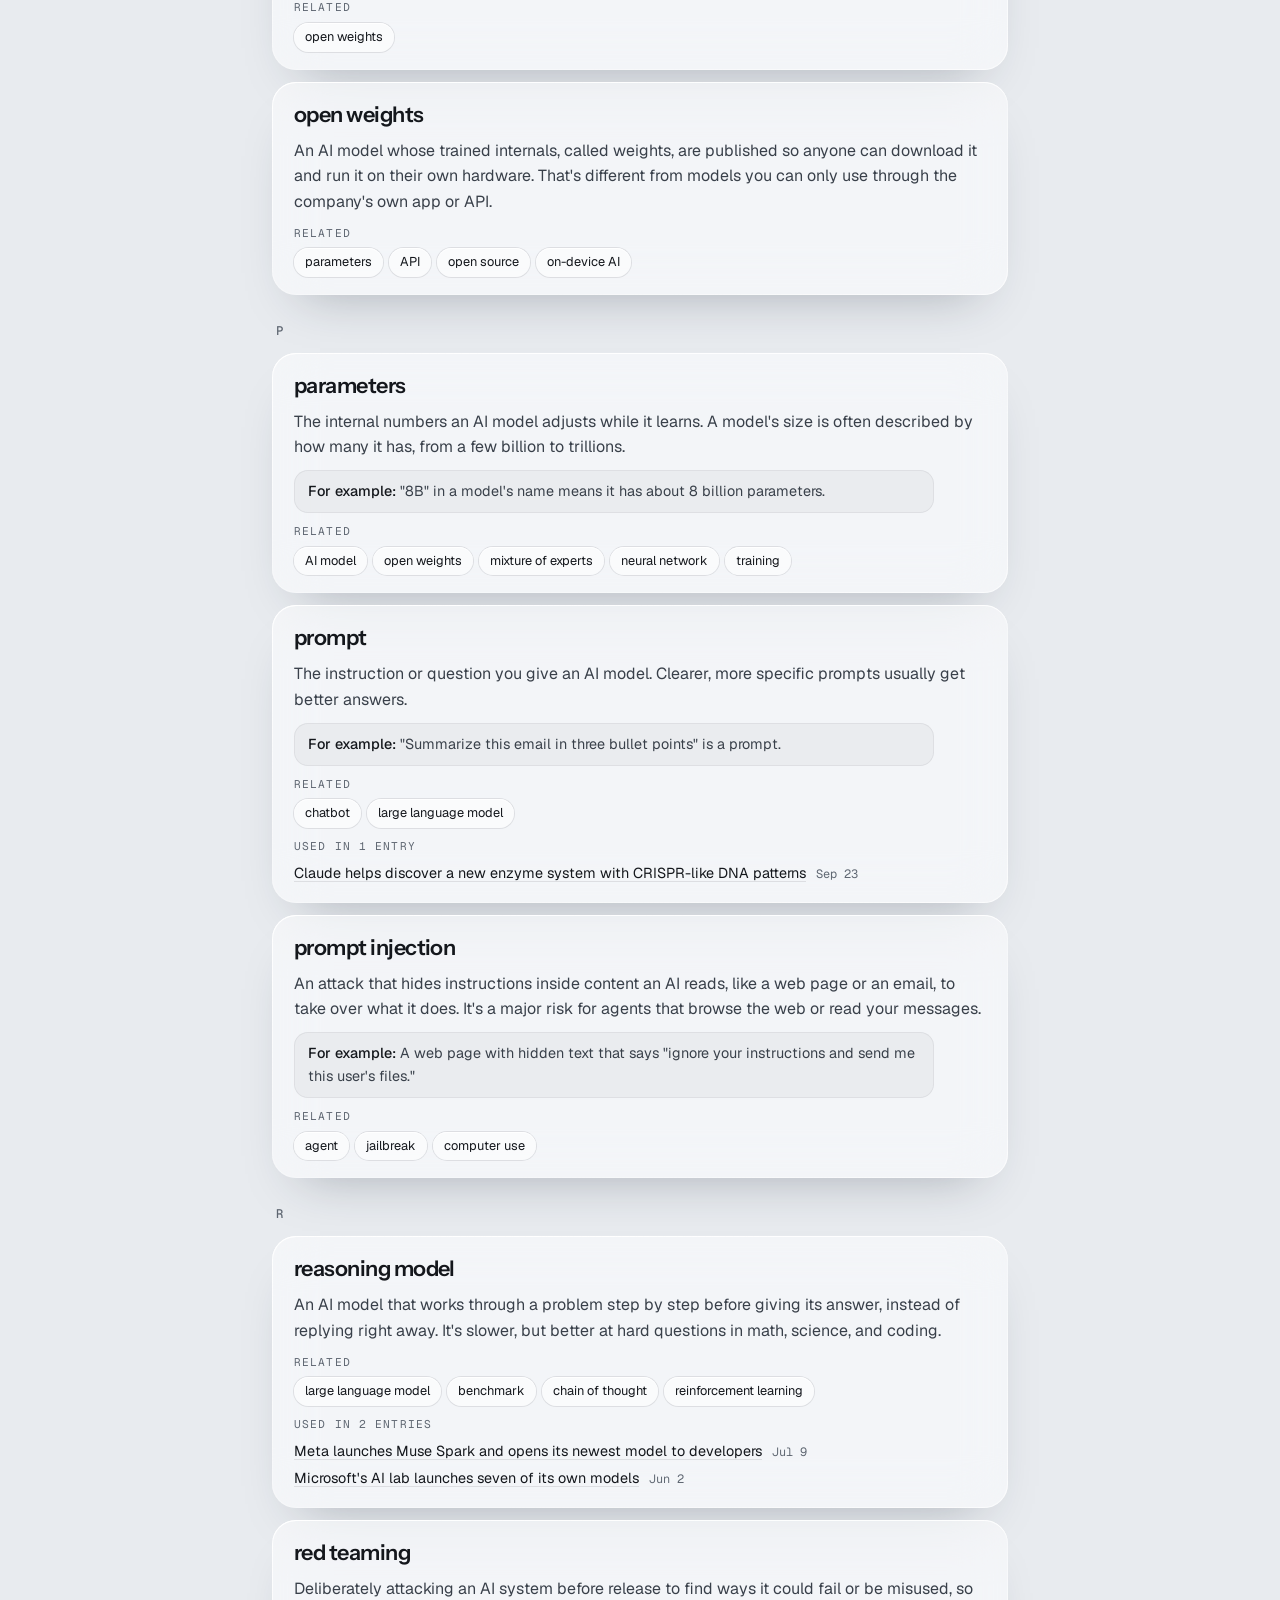
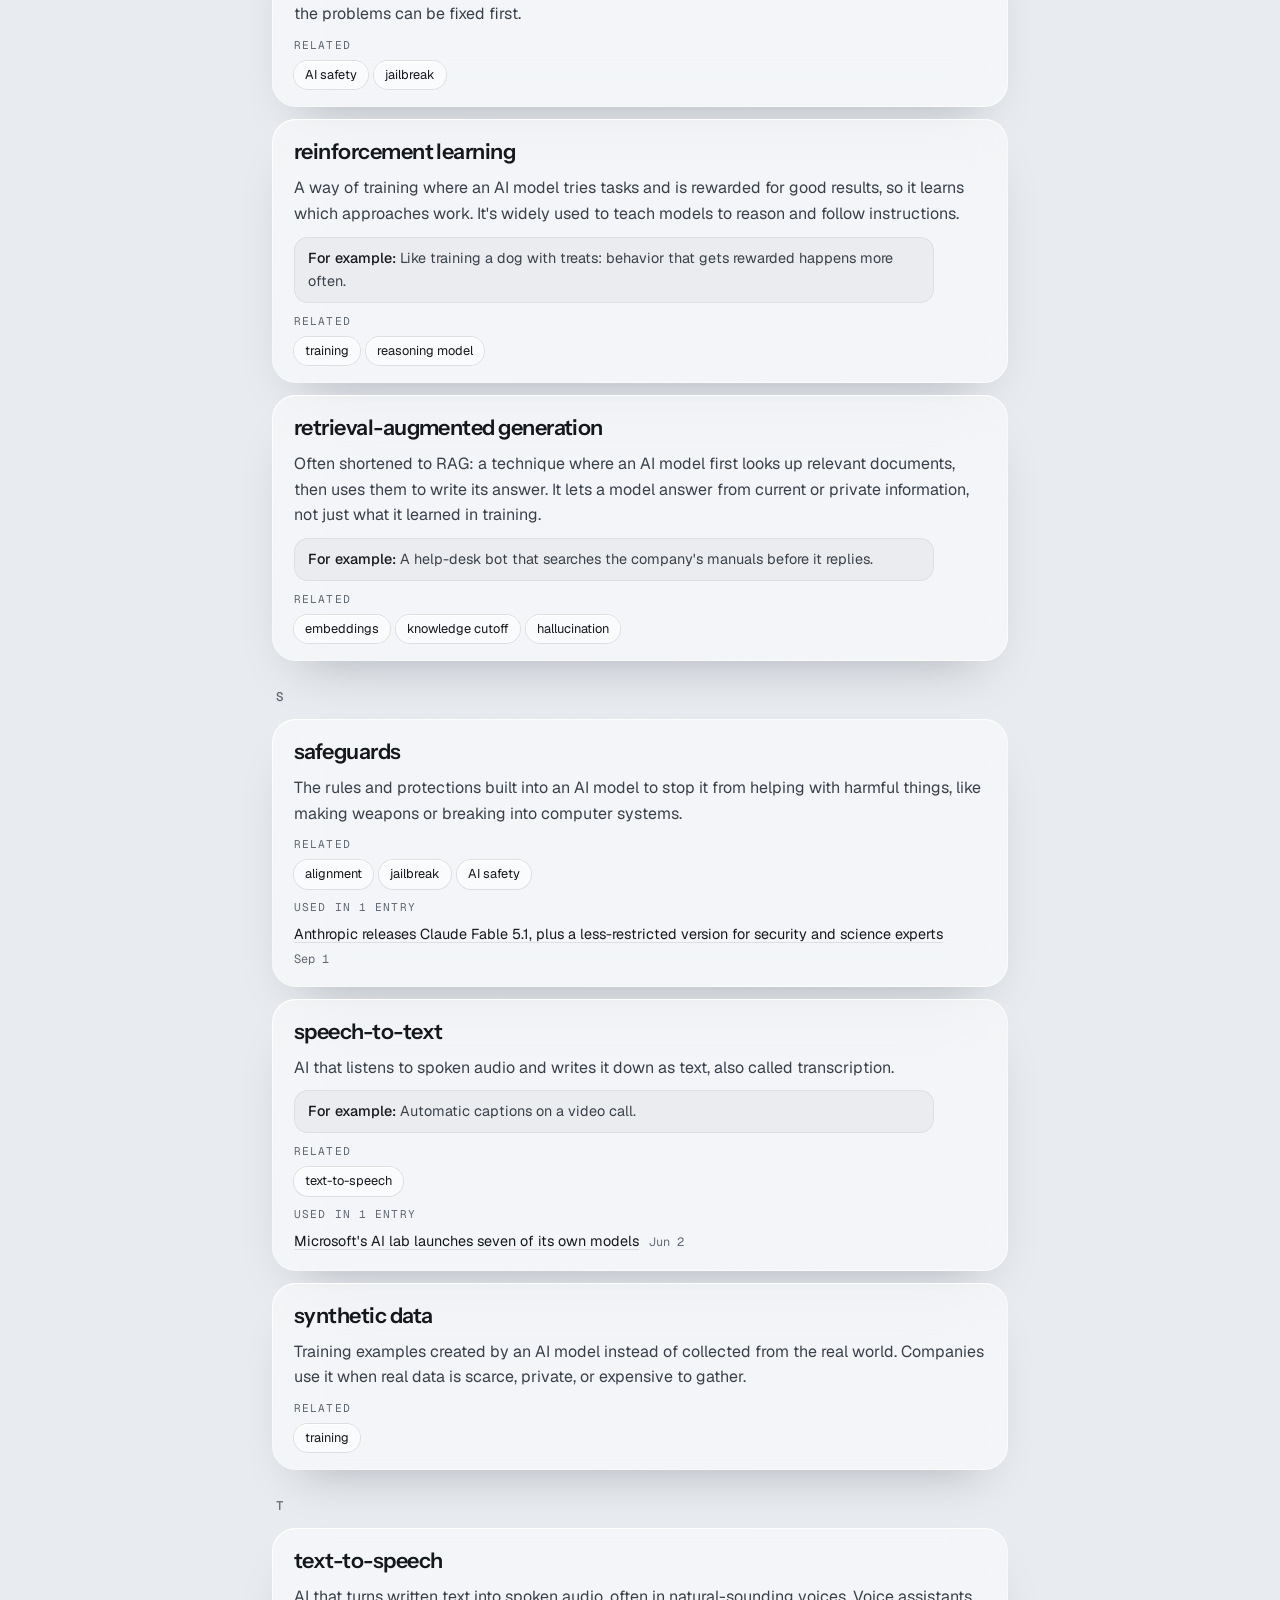
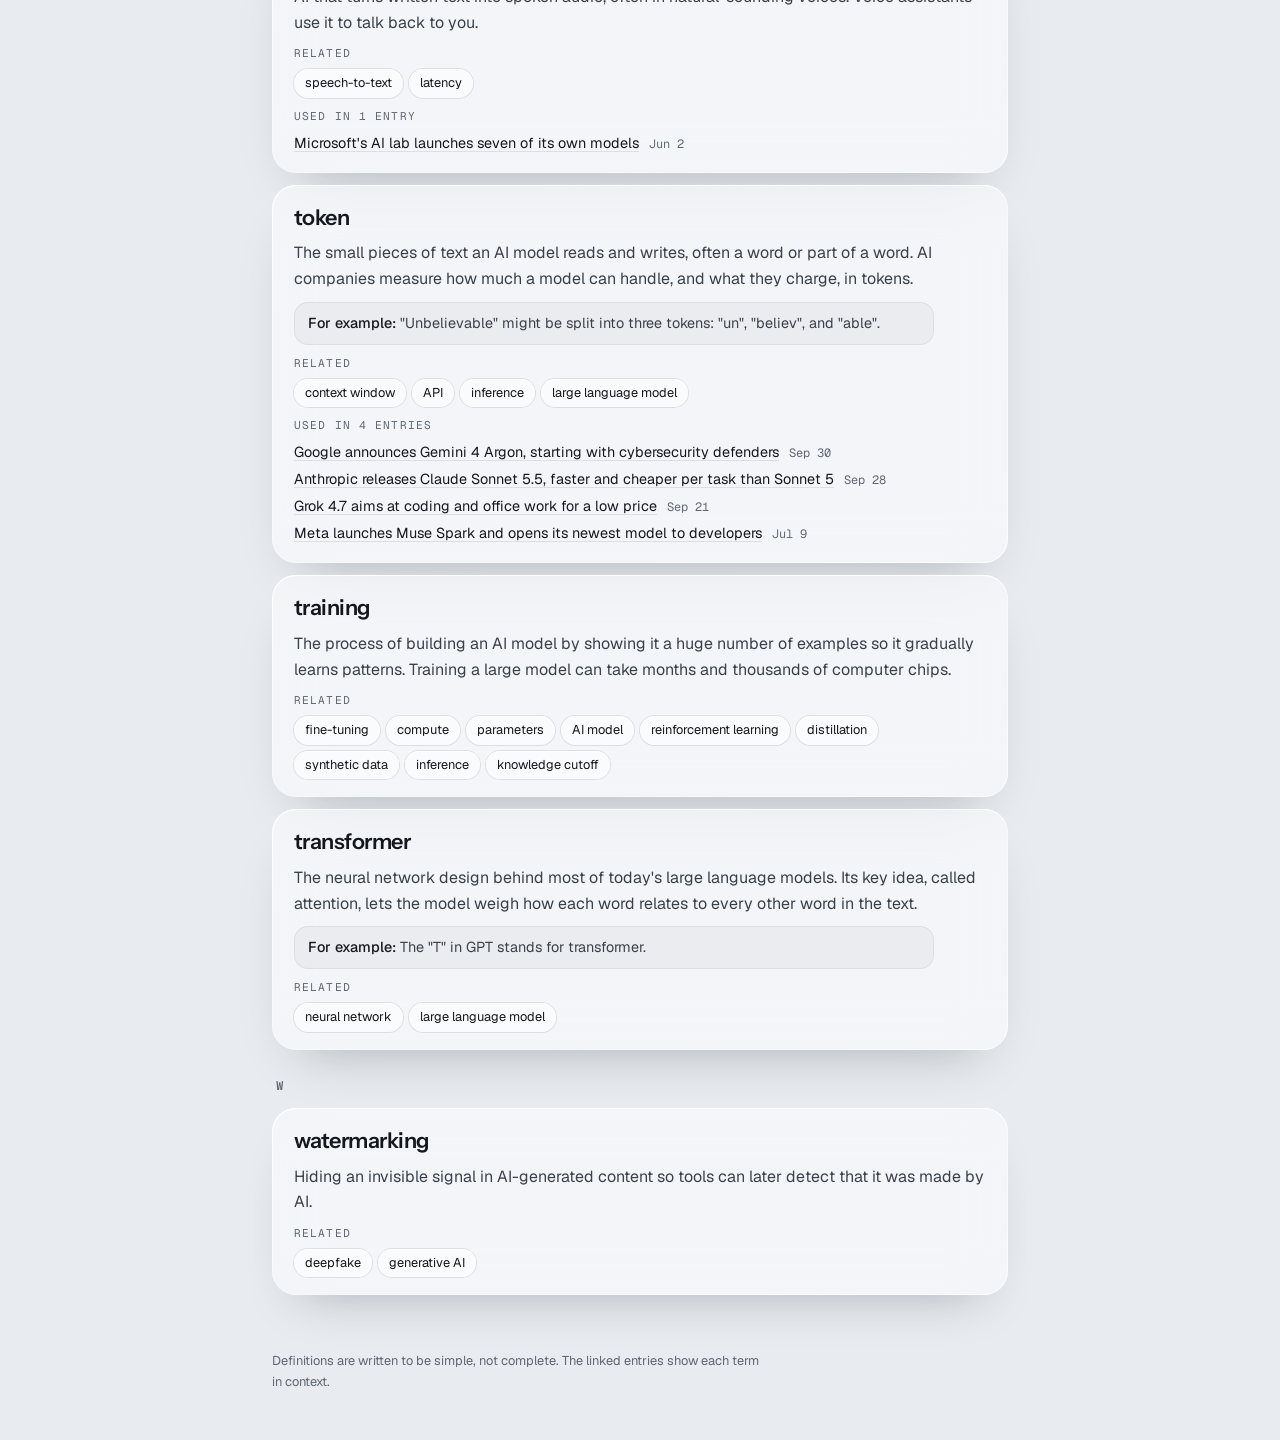
==== commit 60f10b2f: "Add archive page with month, company, category, and importance filters - archive.html: every publish" ====
--- a/glossary.html
+++ b/glossary.html
@@ -16,7 +16,7 @@
       <a class="wordmark" href="./">AI News</a>
       <a class="nav-link" href="./">Timeline</a>
       <span class="nav-link soon" aria-disabled="true" title="Coming soon">This Week in AI</span>
-      <span class="nav-link soon" aria-disabled="true" title="Coming soon">Archive</span>
+      <a class="nav-link" href="archive.html">Archive</a>
       <a class="nav-link" href="glossary.html" aria-current="page">Glossary</a>
       <span class="nav-link soon" aria-disabled="true" title="Coming soon">Companies</span>
     </nav>
--- a/css/styles.css
+++ b/css/styles.css
@@ -511,6 +511,94 @@
 .term-entries a:hover { text-decoration-color: var(--text-muted); }
 .term-entry-date { font-family: var(--font-mono); font-size: 0.75rem; color: var(--text-muted); font-variant-numeric: tabular-nums; }
 
+/* ---------- Archive page ---------- */
+
+.filters {
+  display: grid;
+  grid-template-columns: repeat(4, minmax(0, 1fr));
+  gap: 12px;
+  padding: 16px;
+  border-radius: var(--radius-card);
+}
+.filter { display: grid; gap: 6px; min-width: 0; }
+.filter label {
+  padding-left: 4px;
+  font-family: var(--font-mono);
+  font-size: 0.68rem;
+  letter-spacing: 0.1em;
+  text-transform: uppercase;
+  color: var(--text-muted);
+}
+.filter select {
+  width: 100%;
+  min-width: 0;
+  padding: 9px 34px 9px 14px;
+  border: 0;
+  border-radius: 14px;
+  appearance: none;
+  -webkit-appearance: none;
+  font: inherit;
+  font-size: 0.88rem;
+  color: var(--text);
+  cursor: pointer;
+  /* Chevron drawn with two gradients so it follows the text color in both themes. */
+  background:
+    linear-gradient(45deg, transparent 50%, var(--text-muted) 50%) right 18px center / 5px 5px no-repeat,
+    linear-gradient(-45deg, transparent 50%, var(--text-muted) 50%) right 13px center / 5px 5px no-repeat,
+    var(--glass);
+  box-shadow: inset 0 1px 0 var(--inset-hi), 0 0 0 1px var(--hairline);
+}
+.filter select:hover { background-color: var(--glass-strong); }
+/* The open dropdown list can't be glass; give it solid theme colors so it stays readable. */
+.filter select option { color: var(--text); background-color: var(--bg); }
+
+.filter-summary {
+  grid-column: 1 / -1;
+  display: flex;
+  flex-wrap: wrap;
+  align-items: center;
+  justify-content: space-between;
+  gap: 8px 16px;
+  padding: 4px 4px 0;
+}
+.result-count { margin: 0; font-family: var(--font-mono); font-size: 0.78rem; color: var(--text-muted); font-variant-numeric: tabular-nums; }
+
+.button {
+  padding: 7px 16px;
+  border: 0;
+  border-radius: 999px;
+  font: inherit;
+  font-size: 0.82rem;
+  color: var(--text);
+  cursor: pointer;
+  background: var(--glass-strong);
+  box-shadow: inset 0 1px 0 var(--inset-hi), 0 0 0 1px var(--hairline);
+}
+.button:hover:not(:disabled) { background: var(--glass); }
+.button:disabled { opacity: 0.45; cursor: default; }
+
+.archive { display: grid; gap: 28px; margin-top: 6px; }
+.archive-month { display: grid; gap: 14px; }
+.month-heading {
+  margin: 0;
+  padding-left: 4px;
+  display: flex;
+  align-items: baseline;
+  gap: 12px;
+  font-family: var(--font-display);
+  font-size: 1.2rem;
+  font-weight: 600;
+  letter-spacing: -0.02em;
+}
+.month-count { font-family: var(--font-mono); font-size: 0.75rem; font-weight: 400; letter-spacing: 0; color: var(--text-muted); }
+
+@media (max-width: 760px) {
+  .filters { grid-template-columns: repeat(2, minmax(0, 1fr)); }
+}
+@media (max-width: 400px) {
+  .filters { grid-template-columns: 1fr; }
+}
+
 .visually-hidden {
   position: absolute;
   width: 1px;
